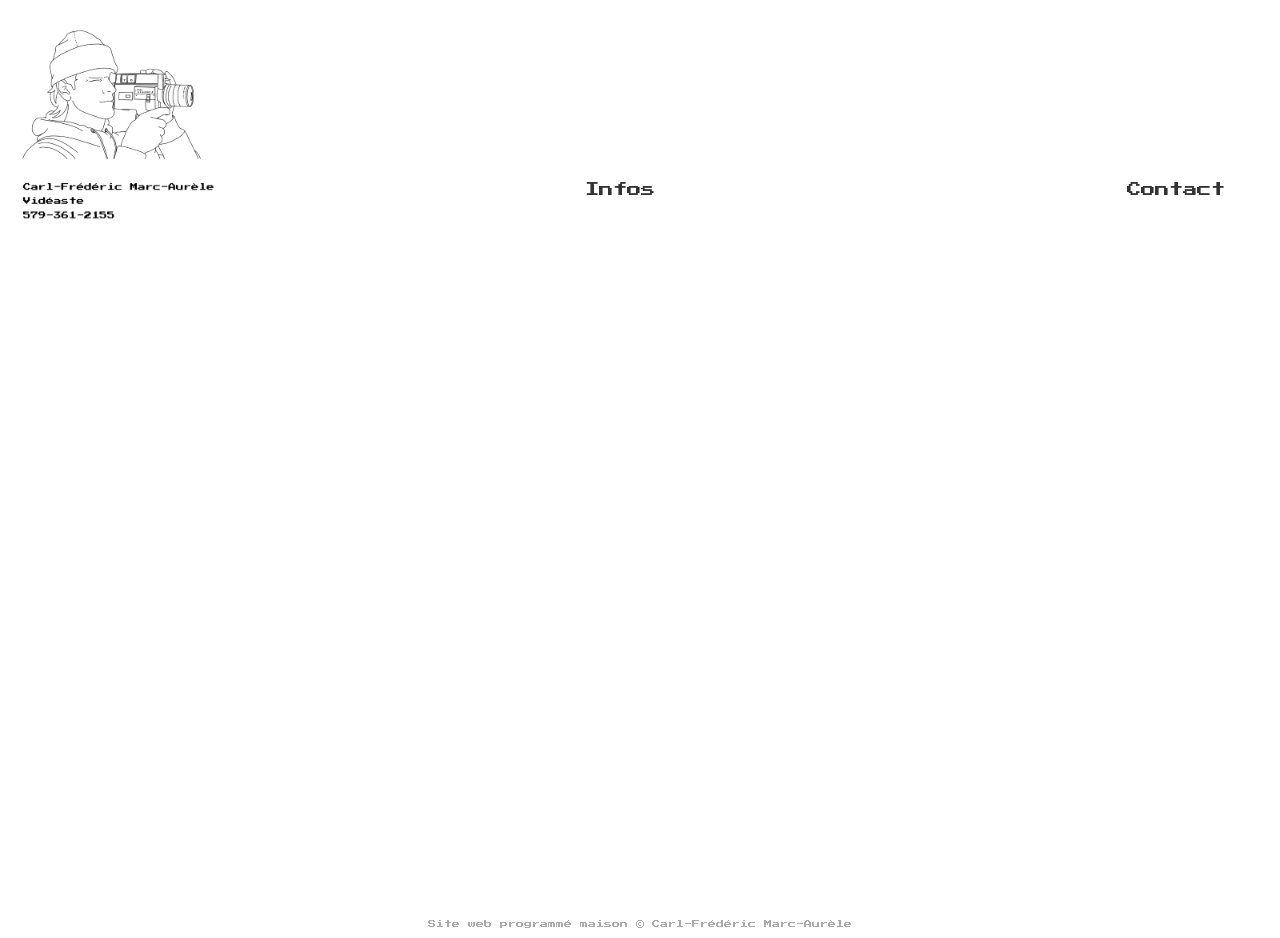
==== index.html @ da3e647b "proportion mobile" ====
<!DOCTYPE html>
<html lang="fr">
<head>
  <meta charset="UTF-8">
  <meta name="viewport" content="width=device-width, initial-scale=1.0">
  <title>Carl-Frédéric</title>

  <!-- Open Graph (Facebook, Messenger, Instagram) -->
  <meta property="og:title" content="Carl-Frédéric – Réalisateur & Vidéaste" />
  <meta property="og:description" content="Stratégie de contenu, projets et vidéos créatifs." />
  <meta property="og:image" content="https://carlfrederic.com/svg/stills.jpg" />
  <meta property="og:url" content="https://carlfrederic.com" />
  <meta property="og:type" content="website" />

  <!-- Twitter Card -->
  <meta name="twitter:card" content="summary_large_image" />
  <meta name="twitter:title" content="Carl-Frédéric – Vidéaste" />
  <meta name="twitter:description" content="Stratégie de contenu, projets et vidéos créatifs." />
  <meta name="twitter:image" content="https://carlfrederic.com/svg/stills.jpg" />

  <link href="https://fonts.googleapis.com/css2?family=Press+Start+2P&display=swap" rel="stylesheet">
  <style>
    body {
      margin: 0;
      padding: 0;
      background-color: #fff;
      font-family: 'Press Start 2P', cursive, sans-serif;
      opacity: 0;
      transition: opacity 0.8s ease;
    }
    body.fade-in { opacity: 1; }
    body.fade-out { opacity: 0; }

    .navbar {
      position: fixed;
      top: 0;
      left: 0;
      width: 100%;
      display: grid;
      grid-template-columns: 200px 1fr 200px;
      align-items: center;
      padding: 20px;
      background: rgba(255,255,255,0.8);
      z-index: 1000;
    }
    .logo { width: 200px; height: auto; cursor: pointer; }
    .menu-center { text-align: center; transform: translateX(-40px) translateY(70px); }
    .menu-right { text-align: right; transform: translateX(-60px) translateY(70px); }
    .navbar a { 
      font-size: 0.9rem; 
      text-decoration: none; 
      color: #333; 
      transition: all 0.2s ease; 
      display: inline-block;
      padding: 10px 15px;
    }
    .navbar a:hover { font-weight: bold; }

    .content { padding-top: 250px; }
    .video-fullwidth { display: block; width: 100%; height: auto; opacity: 0; animation: fadeInVideo 2s ease forwards; animation-delay: 0.5s; }
    @keyframes fadeInVideo { to { opacity: 1; } }

    footer { text-align: center; font-size: 0.5rem; color: #aaa; padding: 10px; margin-top: 20px; }

    /* --- Ajustements MOBILE --- */
    @media(max-width:600px){
      .logo { width: 120px; }
      .navbar a { 
        font-size: 0.85rem; 
        padding: 12px 18px;
      }
      .menu-center { transform: translateX(-60px) translateY(40px); }
      .menu-right { transform: translateX(-125px) translateY(40px); }
      .content { padding-top: 180px; }
      footer { font-size: 0.25rem; }
    }
  </style>
</head>
<body>

  <div class="navbar">
    <img src="svg/logo.png" alt="Logo Carl-Frédéric" class="logo" id="logo-link">
    <div class="menu-center">
      <a href="quiestce.html" class="transition-link">Infos</a>
    </div>
    <div class="menu-right">
      <a href="contact.html" class="transition-link">Contact</a>
    </div>
  </div>

  <div class="content">
    <video class="video-fullwidth" autoplay loop muted playsinline>
      <source src="videos/horizontal_bike.mp4" type="video/mp4">
      Ton navigateur ne supporte pas la vidéo HTML5.
    </video>
  </div>

  <footer>
    Site web programmé maison © Carl-Frédéric Marc-Aurèle
  </footer>

  <script>
    window.addEventListener("DOMContentLoaded", () => { document.body.classList.add("fade-in"); });
    document.querySelectorAll(".transition-link").forEach(link => {
      link.addEventListener("click", function(e) {
        e.preventDefault();
        const href = this.getAttribute("href");
        document.body.classList.remove("fade-in");
        document.body.classList.add("fade-out");
        setTimeout(() => { window.location.href = href; }, 800);
      });
    });
    document.getElementById("logo-link").addEventListener("click", function() {
      document.body.classList.remove("fade-in");
      document.body.classList.add("fade-out");
      setTimeout(() => { window.location.href = "index.html"; }, 800);
    });
  </script>

</body>
</html>
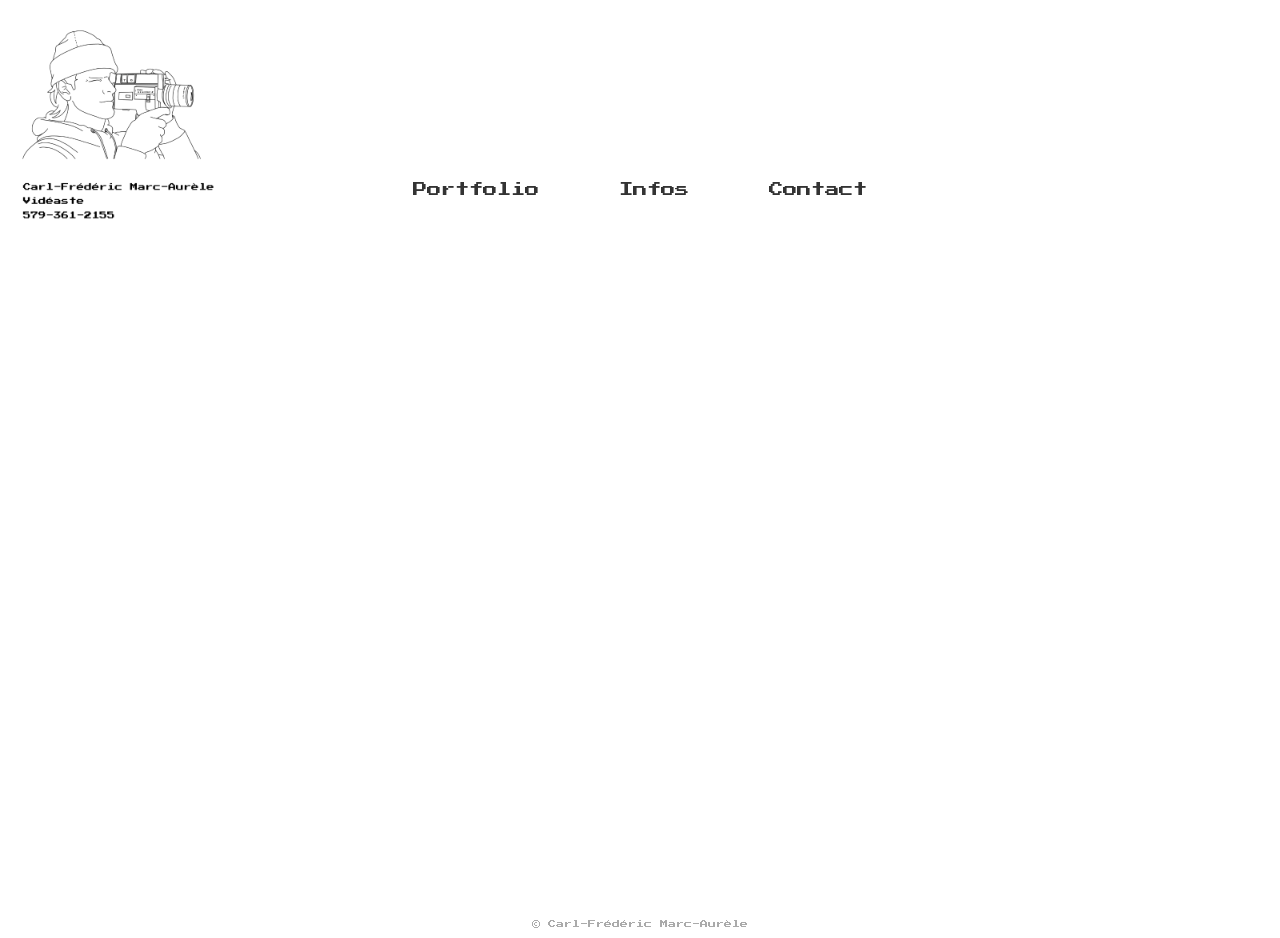
==== commit 7d18b510: "Refonte : page Portfolio, diaporama Infos, vignettes, menu centré Co-Authored-By: Claude Opus 5.5 <n" ====
--- a/index.html
+++ b/index.html
@@ -6,9 +6,9 @@
   <title>Carl-Frédéric</title>
 
   <!-- Open Graph (Facebook, Messenger, Instagram) -->
-  <meta property="og:title" content="Carl-Frédéric – Réalisateur & Vidéaste" />
+  <meta property="og:title" content="Carl-Frédéric – Vidéaste" />
   <meta property="og:description" content="Stratégie de contenu, projets et vidéos créatifs." />
-  <meta property="og:image" content="https://carlfrederic.com/svg/stills.jpg" />
+  <meta property="og:image" content="https://carlfrederic.com/svg/qui/photo1.jpg" />
   <meta property="og:url" content="https://carlfrederic.com" />
   <meta property="og:type" content="website" />
 
@@ -16,77 +16,26 @@
   <meta name="twitter:card" content="summary_large_image" />
   <meta name="twitter:title" content="Carl-Frédéric – Vidéaste" />
   <meta name="twitter:description" content="Stratégie de contenu, projets et vidéos créatifs." />
-  <meta name="twitter:image" content="https://carlfrederic.com/svg/stills.jpg" />
+  <meta name="twitter:image" content="https://carlfrederic.com/svg/qui/photo1.jpg" />
 
   <link href="https://fonts.googleapis.com/css2?family=Press+Start+2P&display=swap" rel="stylesheet">
+  <link rel="stylesheet" href="style.css?v=3">
   <style>
-    body {
-      margin: 0;
-      padding: 0;
-      background-color: #fff;
-      font-family: 'Press Start 2P', cursive, sans-serif;
-      opacity: 0;
-      transition: opacity 0.8s ease;
-    }
-    body.fade-in { opacity: 1; }
-    body.fade-out { opacity: 0; }
-
-    .navbar {
-      position: fixed;
-      top: 0;
-      left: 0;
-      width: 100%;
-      display: grid;
-      grid-template-columns: 200px 1fr 200px;
-      align-items: center;
-      padding: 20px;
-      background: rgba(255,255,255,0.8);
-      z-index: 1000;
-    }
-    .logo { width: 200px; height: auto; cursor: pointer; }
-    .menu-center { text-align: center; transform: translateX(-40px) translateY(70px); }
-    .menu-right { text-align: right; transform: translateX(-60px) translateY(70px); }
-    .navbar a { 
-      font-size: 0.9rem; 
-      text-decoration: none; 
-      color: #333; 
-      transition: all 0.2s ease; 
-      display: inline-block;
-      padding: 10px 15px;
-    }
-    .navbar a:hover { font-weight: bold; }
-
-    .content { padding-top: 250px; }
     .video-fullwidth { display: block; width: 100%; height: auto; opacity: 0; animation: fadeInVideo 2s ease forwards; animation-delay: 0.5s; }
     @keyframes fadeInVideo { to { opacity: 1; } }
-
-    footer { text-align: center; font-size: 0.5rem; color: #aaa; padding: 10px; margin-top: 20px; }
-
-    /* --- Ajustements MOBILE --- */
-    @media(max-width:600px){
-      .logo { width: 120px; }
-      .navbar a { 
-        font-size: 0.85rem; 
-        padding: 12px 18px;
-      }
-      .menu-center { transform: translateX(-60px) translateY(40px); }
-      .menu-right { transform: translateX(-125px) translateY(40px); }
-      .content { padding-top: 180px; }
-      footer { font-size: 0.25rem; }
-    }
   </style>
 </head>
 <body>
 
-  <div class="navbar">
-    <img src="svg/logo.png" alt="Logo Carl-Frédéric" class="logo" id="logo-link">
-    <div class="menu-center">
-      <a href="quiestce.html" class="transition-link">Infos</a>
-    </div>
-    <div class="menu-right">
-      <a href="contact.html" class="transition-link">Contact</a>
-    </div>
+<div class="navbar">
+  <img src="svg/logo.png" alt="Logo Carl-Frédéric" class="logo" id="logo-link">
+  <div class="menu-center">
+    <a href="work.html" class="transition-link">Portfolio</a>
+    <a href="quiestce.html" class="transition-link">Infos</a>
+    <a href="contact.html" class="transition-link">Contact</a>
   </div>
+  <div class="menu-right"></div>
+</div>
 
   <div class="content">
     <video class="video-fullwidth" autoplay loop muted playsinline>
@@ -96,26 +45,9 @@
   </div>
 
   <footer>
-    Site web programmé maison © Carl-Frédéric Marc-Aurèle
+    © Carl-Frédéric Marc-Aurèle
   </footer>
 
-  <script>
-    window.addEventListener("DOMContentLoaded", () => { document.body.classList.add("fade-in"); });
-    document.querySelectorAll(".transition-link").forEach(link => {
-      link.addEventListener("click", function(e) {
-        e.preventDefault();
-        const href = this.getAttribute("href");
-        document.body.classList.remove("fade-in");
-        document.body.classList.add("fade-out");
-        setTimeout(() => { window.location.href = href; }, 800);
-      });
-    });
-    document.getElementById("logo-link").addEventListener("click", function() {
-      document.body.classList.remove("fade-in");
-      document.body.classList.add("fade-out");
-      setTimeout(() => { window.location.href = "index.html"; }, 800);
-    });
-  </script>
-
+  <script src="site.js"></script>
 </body>
 </html>
--- a/style.css
+++ b/style.css
@@ -0,0 +1,65 @@
+/* ===== Styles communs à toutes les pages ===== */
+:root {
+  --font: 'Press Start 2P', cursive, sans-serif;
+  --ink: #333;
+  --muted: #999;
+}
+
+body {
+  margin: 0;
+  padding: 0;
+  background-color: #fff;
+  color: var(--ink);
+  font-family: var(--font);
+  opacity: 0;
+  transition: opacity 0.8s ease;
+}
+body.fade-in { opacity: 1; }
+body.fade-out { opacity: 0; }
+
+/* --- Barre du haut (disposition d'origine + Work) --- */
+.navbar {
+  position: fixed;
+  top: 0;
+  left: 0;
+  width: 100%;
+  display: grid;
+  grid-template-columns: 200px 1fr 200px;
+  align-items: center;
+  box-sizing: border-box;
+  padding: 20px;
+  background: rgba(255,255,255,0.8);
+  z-index: 1000;
+}
+.logo { width: 200px; height: auto; cursor: pointer; }
+/* Work, Infos, Contact : centrés sur la page, espacés également */
+.menu-center { display: flex; justify-content: center; gap: 50px; transform: translateY(70px); white-space: nowrap; }
+.menu-right { }
+.navbar a {
+  font-size: 0.9rem;
+  text-decoration: none;
+  color: #333;
+  transition: all 0.2s ease;
+  display: inline-block;
+  padding: 10px 15px;
+}
+.navbar a:hover { font-weight: bold; }
+
+.content { padding-top: 250px; }
+
+footer { text-align: center; font-size: 0.5rem; color: #aaa; padding: 10px; margin-top: 20px; }
+
+/* --- Ajustements MOBILE --- */
+@media (max-width: 600px) {
+  /* Sur téléphone : logo en haut, puis les 3 liens sur une ligne, espacés également */
+  .navbar { grid-template-columns: 1fr; padding: 12px 14px 4px; }
+  .logo { width: 92px; }
+  .navbar a {
+    font-size: 0.62rem;
+    padding: 12px 4px;
+  }
+  .menu-center { justify-content: space-evenly; gap: 0; transform: none; }
+  .menu-right { display: none; }
+  .content { padding-top: 175px; }
+  footer { font-size: 0.25rem; }
+}
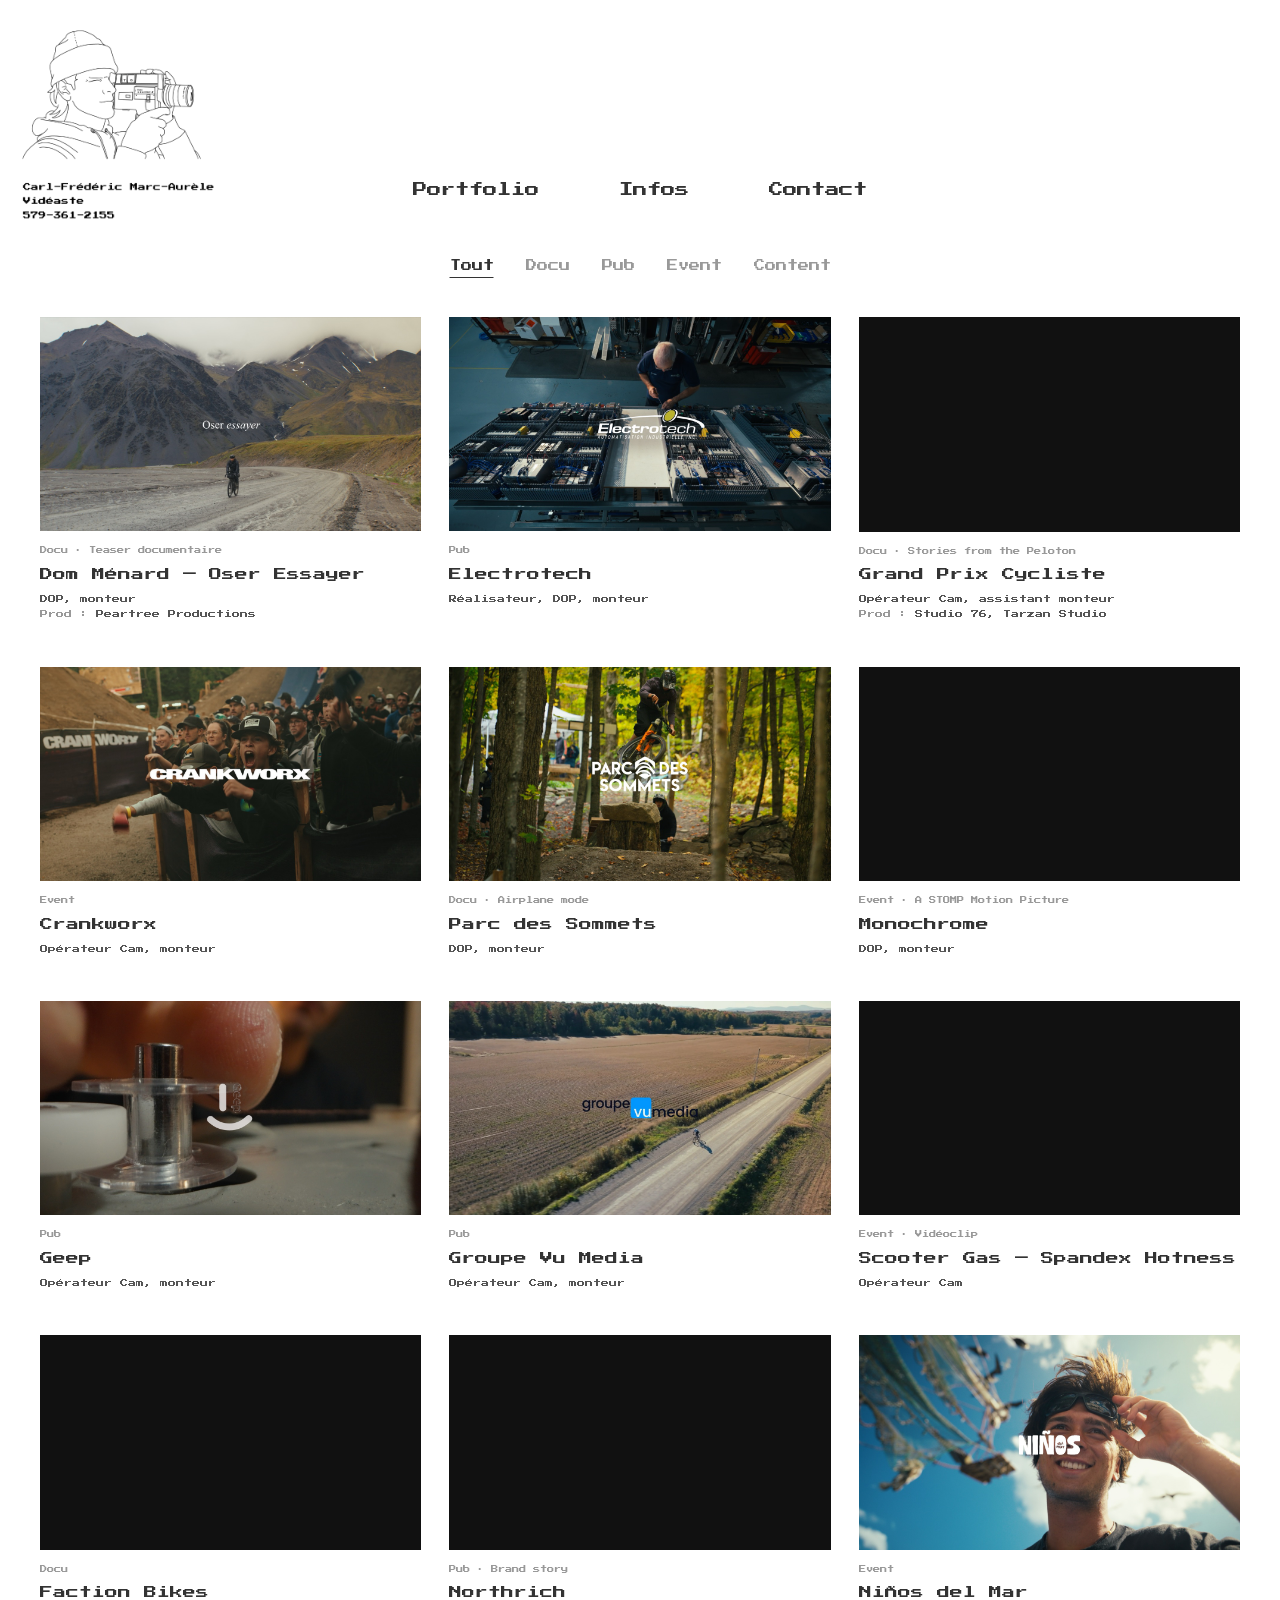
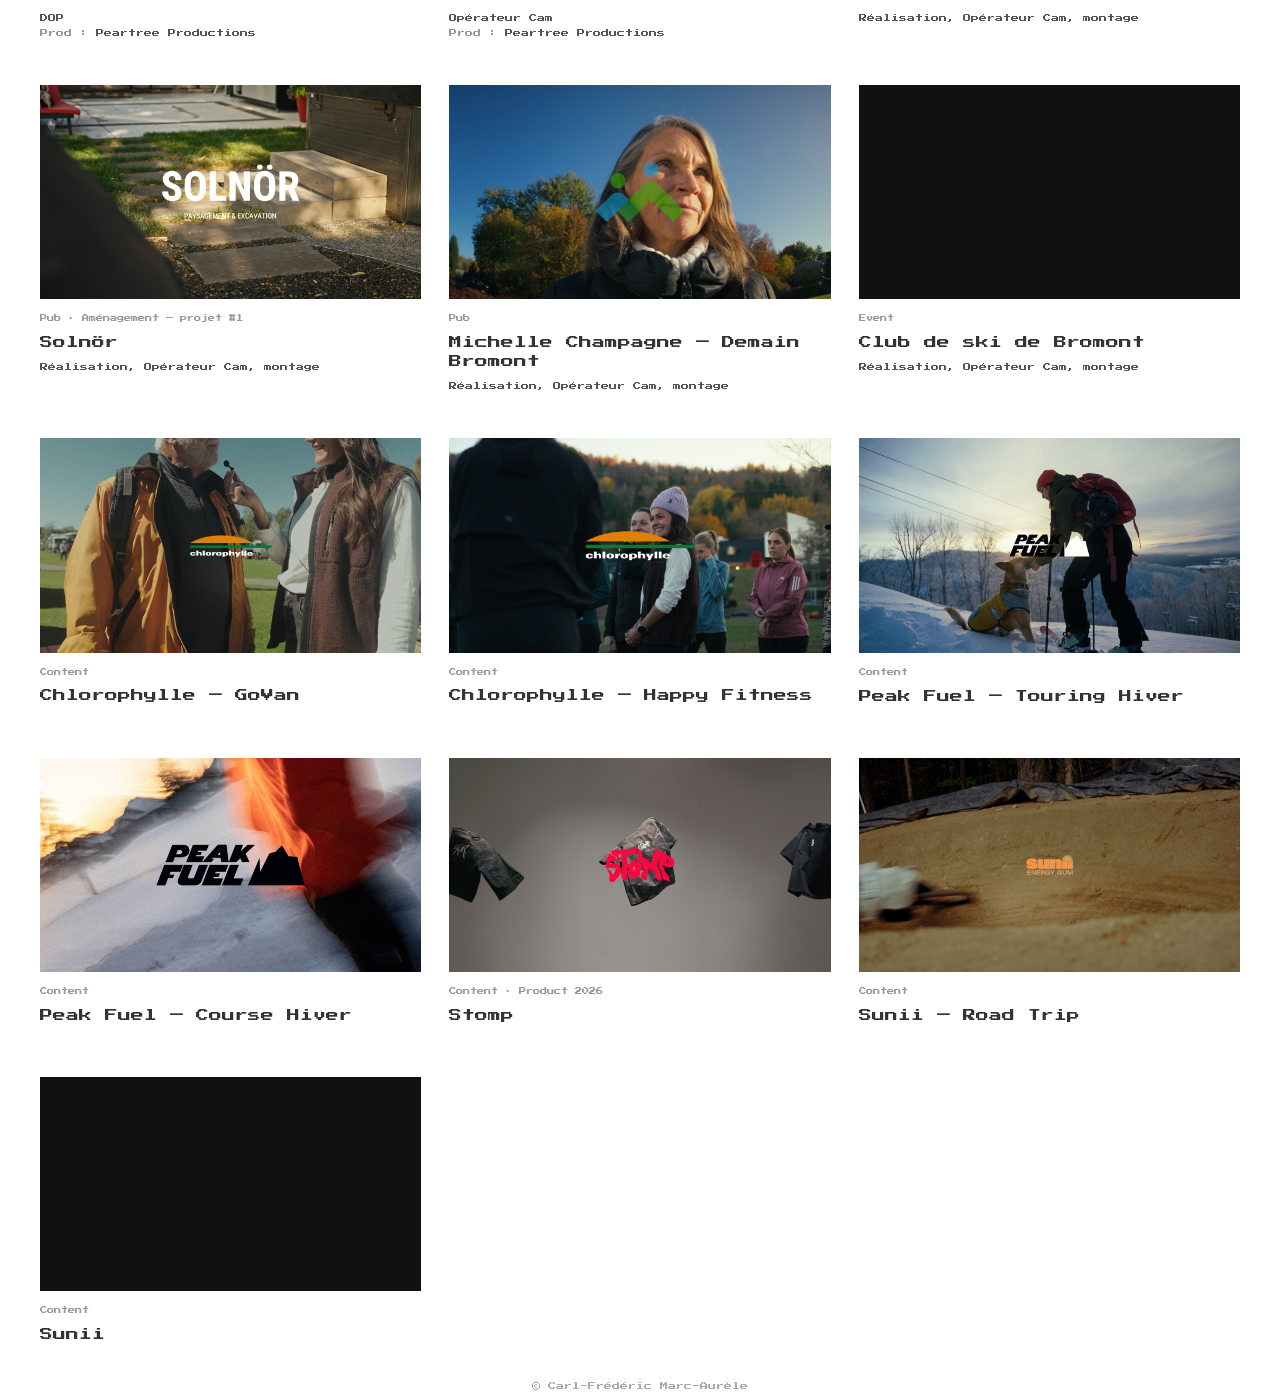
==== commit ecd758f0: "Accueil : redirection directe vers le Portfolio, logo vers Portfolio Co-Authored-By: Claude Opus 5.5" ====
--- a/index.html
+++ b/index.html
@@ -3,6 +3,9 @@
 <head>
   <meta charset="UTF-8">
   <meta name="viewport" content="width=device-width, initial-scale=1.0">
+  <!-- L'accueil mène directement au Portfolio (ordi et téléphone) -->
+  <meta http-equiv="refresh" content="0; url=work.html">
+  <script>location.replace("work.html");</script>
   <title>Carl-Frédéric</title>
 
   <!-- Open Graph (Facebook, Messenger, Instagram) -->
@@ -48,6 +51,6 @@
     © Carl-Frédéric Marc-Aurèle
   </footer>
 
-  <script src="site.js"></script>
+  <script src="site.js?v=2"></script>
 </body>
 </html>
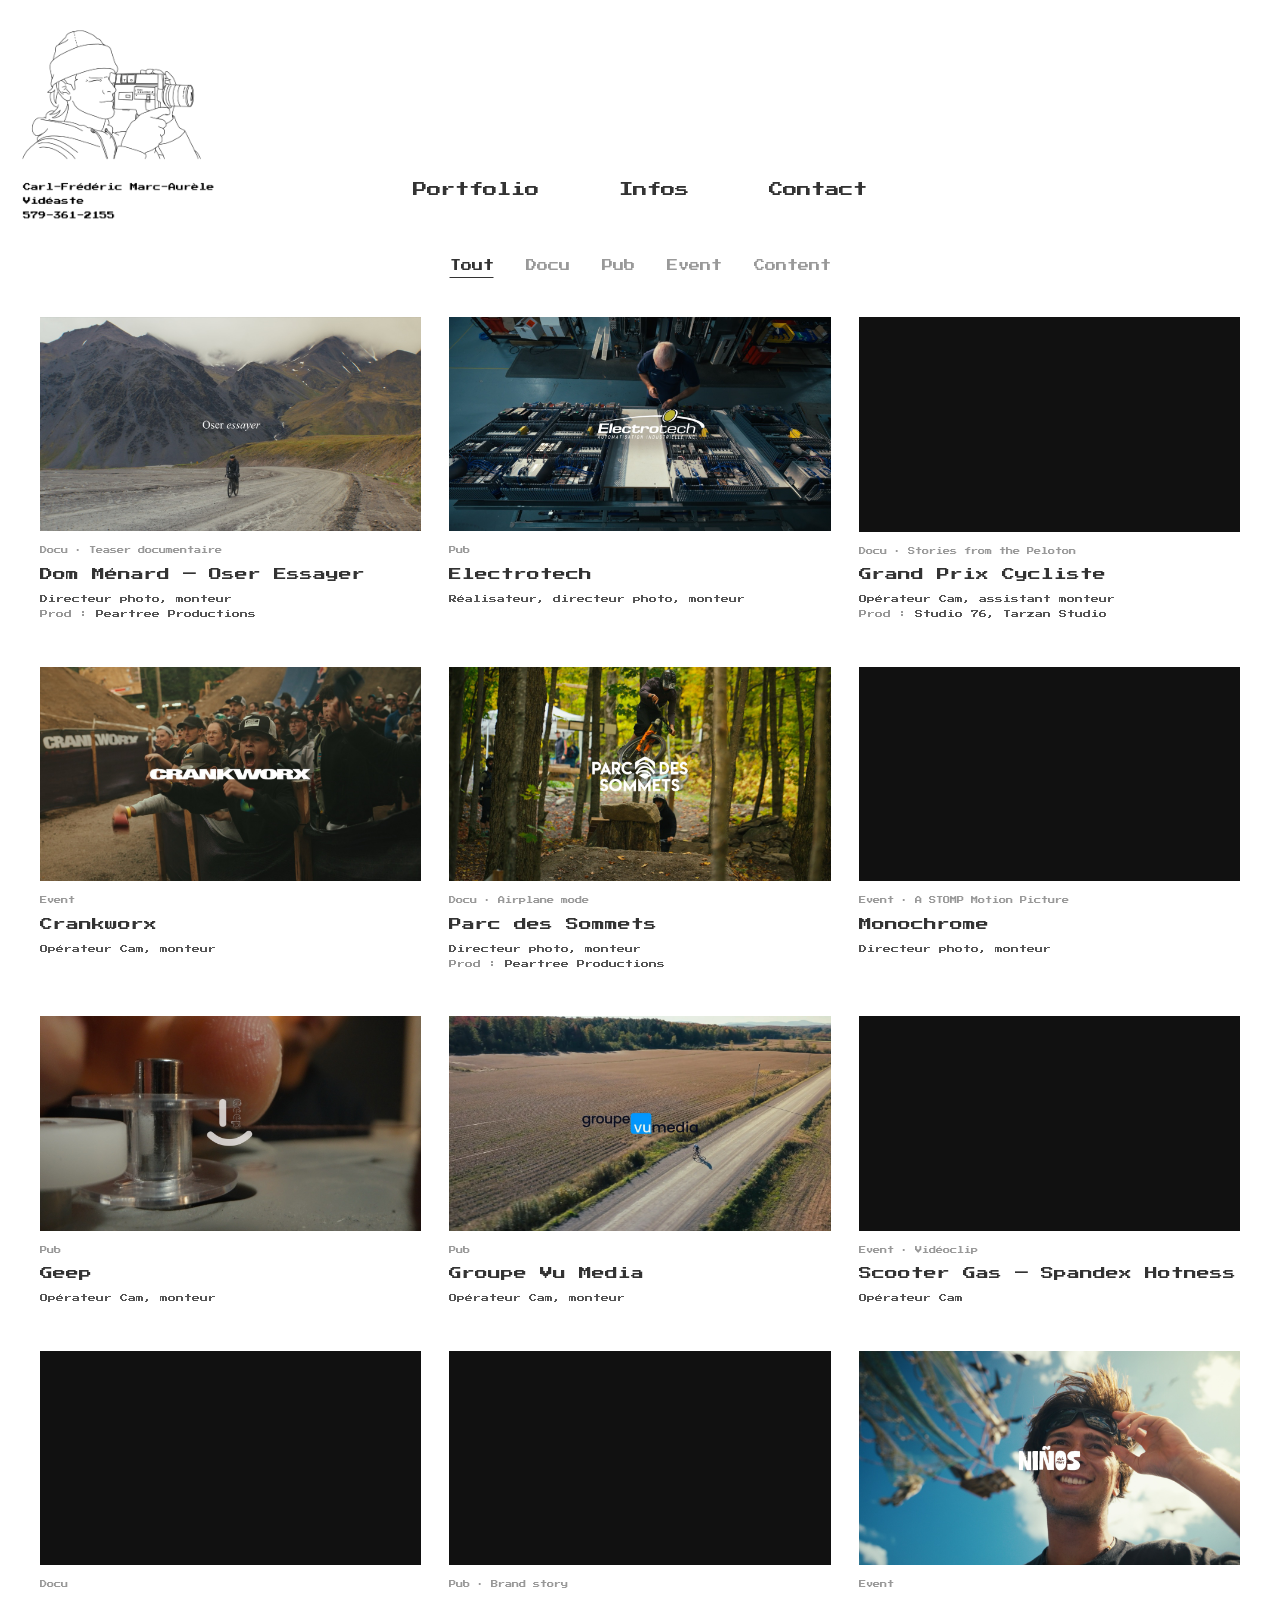
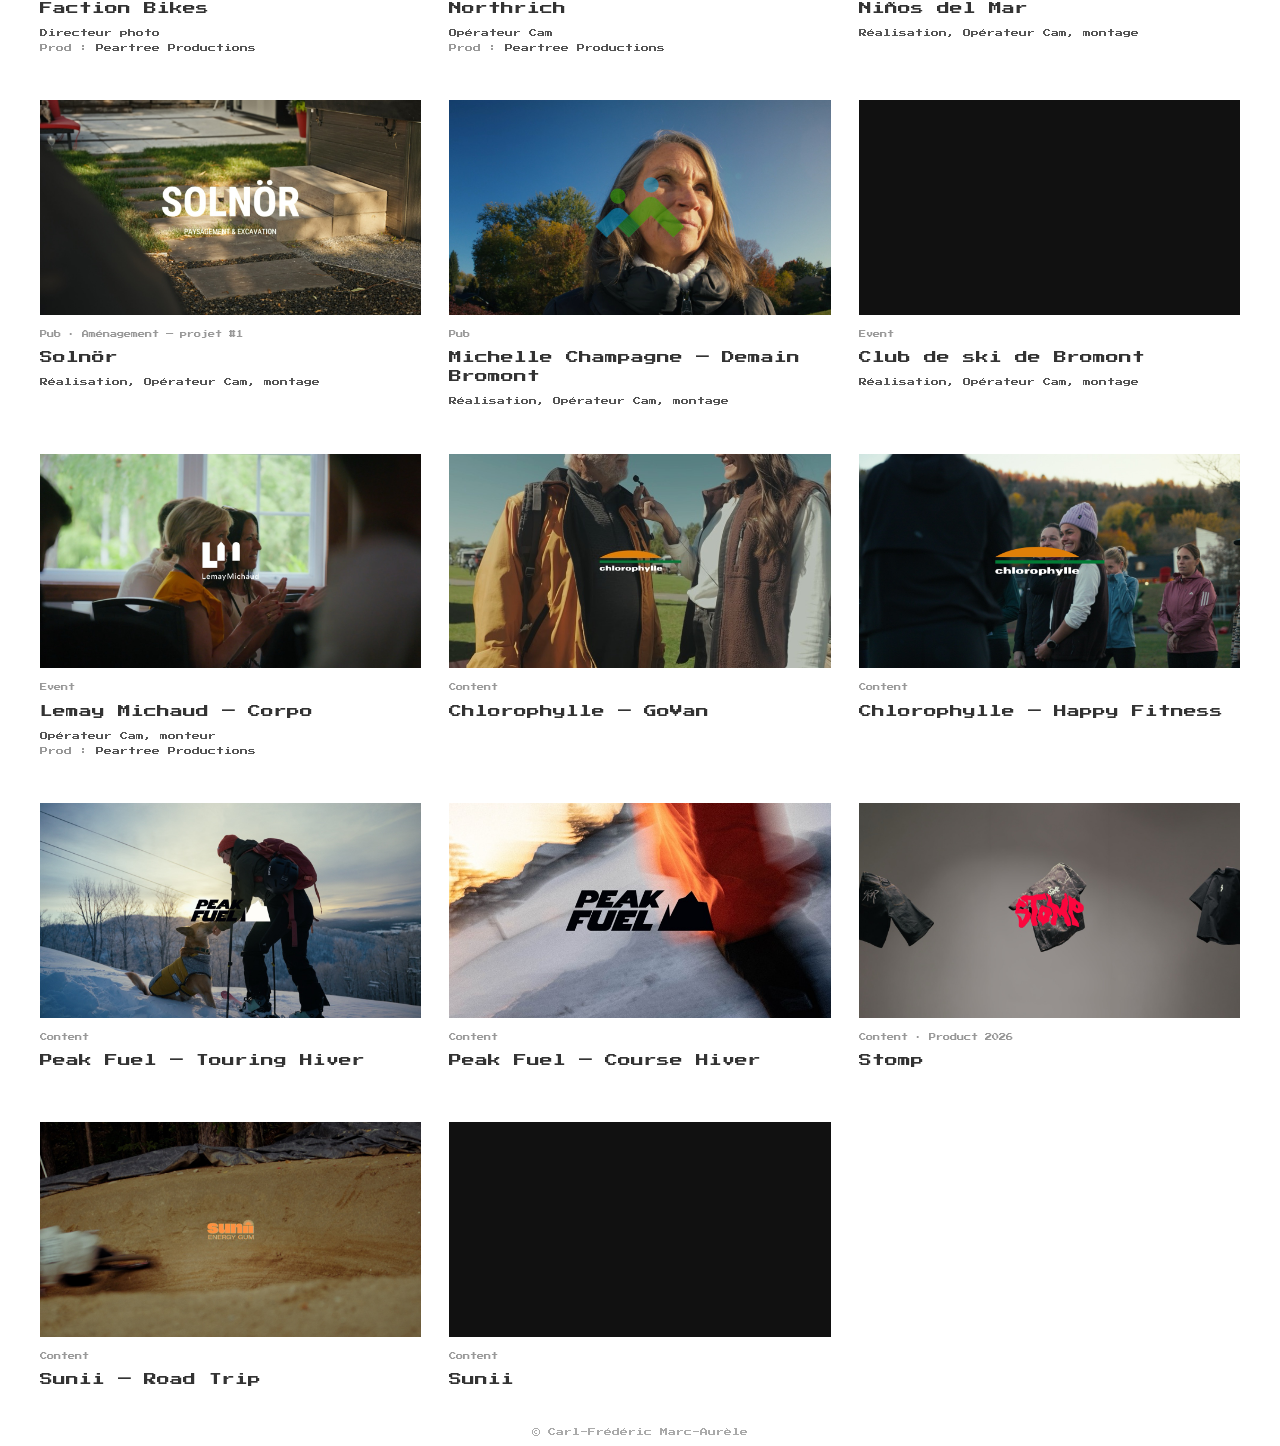
==== commit ba4b47fd: "Barre floutée au scroll, SEO (h1/h2, meta, sitemap), URL propres /infos/ /contact/ avec redirections" ====
--- a/index.html
+++ b/index.html
@@ -1,56 +1,257 @@
 <!DOCTYPE html>
-<html lang="fr">
+<html lang="fr-CA">
 <head>
   <meta charset="UTF-8">
   <meta name="viewport" content="width=device-width, initial-scale=1.0">
-  <!-- L'accueil mène directement au Portfolio (ordi et téléphone) -->
-  <meta http-equiv="refresh" content="0; url=work.html">
-  <script>location.replace("work.html");</script>
-  <title>Carl-Frédéric</title>
-
-  <!-- Open Graph (Facebook, Messenger, Instagram) -->
-  <meta property="og:title" content="Carl-Frédéric – Vidéaste" />
-  <meta property="og:description" content="Stratégie de contenu, projets et vidéos créatifs." />
-  <meta property="og:image" content="https://carlfrederic.com/svg/qui/photo1.jpg" />
-  <meta property="og:url" content="https://carlfrederic.com" />
-  <meta property="og:type" content="website" />
-
-  <!-- Twitter Card -->
-  <meta name="twitter:card" content="summary_large_image" />
-  <meta name="twitter:title" content="Carl-Frédéric – Vidéaste" />
-  <meta name="twitter:description" content="Stratégie de contenu, projets et vidéos créatifs." />
-  <meta name="twitter:image" content="https://carlfrederic.com/svg/qui/photo1.jpg" />
-
+  <title>Carl-Frédéric Marc-Aurèle — Vidéaste | Portfolio</title>
+  <meta name="description" content="Portfolio de Carl-Frédéric Marc-Aurèle, vidéaste : documentaires, publicités, événements et contenu. Réalisation, direction photo, opérateur caméra et montage.">
+  <link rel="canonical" href="https://carlfrederic.com/">
+  <link rel="icon" type="image/png" href="/logo_no_text.png">
+  <meta name="author" content="Carl-Frédéric Marc-Aurèle">
+  <meta property="og:type" content="website">
+  <meta property="og:locale" content="fr_CA">
+  <meta property="og:site_name" content="Carl-Frédéric Marc-Aurèle">
+  <meta property="og:title" content="Carl-Frédéric Marc-Aurèle — Vidéaste | Portfolio">
+  <meta property="og:description" content="Portfolio de Carl-Frédéric Marc-Aurèle, vidéaste : documentaires, publicités, événements et contenu. Réalisation, direction photo, opérateur caméra et montage.">
+  <meta property="og:url" content="https://carlfrederic.com/">
+  <meta property="og:image" content="https://carlfrederic.com/svg/qui/photo1.jpg">
+  <meta name="twitter:card" content="summary_large_image">
+  <meta name="twitter:title" content="Carl-Frédéric Marc-Aurèle — Vidéaste | Portfolio">
+  <meta name="twitter:description" content="Portfolio de Carl-Frédéric Marc-Aurèle, vidéaste : documentaires, publicités, événements et contenu. Réalisation, direction photo, opérateur caméra et montage.">
+  <meta name="twitter:image" content="https://carlfrederic.com/svg/qui/photo1.jpg">
+  <script type="application/ld+json">
+  {
+    "@context": "https://schema.org",
+    "@type": "Person",
+    "name": "Carl-Frédéric Marc-Aurèle",
+    "jobTitle": "Vidéaste — réalisateur, directeur photo, monteur",
+    "url": "https://carlfrederic.com/",
+    "image": "https://carlfrederic.com/svg/qui/photo1.jpg",
+    "telephone": "+1-579-361-2155",
+    "worksFor": { "@type": "Organization", "name": "Peartree Productions" }
+  }
+  </script>
   <link href="https://fonts.googleapis.com/css2?family=Press+Start+2P&display=swap" rel="stylesheet">
-  <link rel="stylesheet" href="style.css?v=3">
+  <link rel="stylesheet" href="/style.css?v=6">
   <style>
-    .video-fullwidth { display: block; width: 100%; height: auto; opacity: 0; animation: fadeInVideo 2s ease forwards; animation-delay: 0.5s; }
-    @keyframes fadeInVideo { to { opacity: 1; } }
+    .content { padding-left: 40px; padding-right: 40px; max-width: 1400px; margin: 0 auto; }
+
+    /* --- Filtres --- */
+    .filters { display: flex; justify-content: center; flex-wrap: wrap; gap: 4px 8px; margin-bottom: 36px; }
+    .filters button {
+      font-family: inherit; font-size: 0.7rem;
+      background: none; border: none; color: var(--muted);
+      padding: 10px 12px; cursor: pointer; transition: color 0.25s ease;
+    }
+    .filters button:hover { color: var(--ink); }
+    .filters button.active { color: var(--ink); text-decoration: underline; text-underline-offset: 6px; }
+
+    /* --- Grille de projets --- */
+    .grid { display: grid; grid-template-columns: repeat(3, 1fr); gap: 44px 28px; }
+    .card { cursor: pointer; transition: opacity 0.45s ease, transform 0.45s ease; }
+    .card.hidden { display: none; }
+    .card.appear { opacity: 0; transform: translateY(12px); }
+    .thumb { position: relative; aspect-ratio: 16 / 9; overflow: hidden; background: #111; }
+    .thumb img { width: 100%; height: 100%; object-fit: cover; display: block; transition: transform 0.7s ease, filter 0.7s ease; }
+    .card:hover .thumb img { transform: scale(1.04); filter: brightness(0.7); }
+    .play {
+      position: absolute; inset: 0; display: flex; align-items: center; justify-content: center;
+      color: #fff; font-size: 0.7rem; opacity: 0; transition: opacity 0.4s ease;
+    }
+    .card:hover .play { opacity: 1; }
+    .meta { padding-top: 14px; }
+    .cat { font-size: 0.45rem; color: var(--muted); line-height: 1.6; }
+    .title { font-weight: normal; font-size: 0.8rem; line-height: 1.5; margin: 8px 0 8px; }
+    .credits { font-size: 0.5rem; line-height: 1.9; color: #555; }
+    .credits em { font-style: normal; color: var(--muted); }
+
+    /* --- Lecteur plein écran --- */
+    .lightbox {
+      position: fixed; inset: 0; background: rgba(0,0,0,0.94); z-index: 2000;
+      display: flex; align-items: center; justify-content: center;
+      opacity: 0; pointer-events: none; transition: opacity 0.4s ease;
+    }
+    .lightbox.open { opacity: 1; pointer-events: auto; }
+    .player { width: min(92vw, calc(82vh * 16 / 9)); aspect-ratio: 16 / 9; }
+    .player.vertical { width: min(92vw, calc(86vh * 9 / 16)); aspect-ratio: 9 / 16; }
+    .player iframe { width: 100%; height: 100%; border: 0; display: block; }
+    .close {
+      position: absolute; top: 14px; right: 18px; background: none; border: none; color: #fff;
+      font-family: inherit; font-size: 0.7rem; padding: 12px; cursor: pointer;
+    }
+
+    @media (max-width: 1000px) { .grid { grid-template-columns: repeat(2, 1fr); } }
+    @media (max-width: 600px) {
+      .content { padding-left: 16px; padding-right: 16px; }
+      .filters { margin-bottom: 24px; gap: 0; }
+      .filters button { font-size: 0.5rem; padding: 10px 6px; }
+      .grid { grid-template-columns: 1fr; gap: 34px; }
+      .title { font-size: 0.75rem; }
+      .play { display: none; }
+    }
   </style>
 </head>
 <body>
 
-<div class="navbar">
-  <img src="svg/logo.png" alt="Logo Carl-Frédéric" class="logo" id="logo-link">
+<nav class="navbar" aria-label="Navigation principale">
+  <a href="/" class="transition-link logo-link" aria-label="Accueil — Portfolio"><img src="/svg/logo.png" alt="Carl-Frédéric Marc-Aurèle, vidéaste — 579-361-2155" class="logo" width="200" height="200"></a>
   <div class="menu-center">
-    <a href="work.html" class="transition-link">Portfolio</a>
-    <a href="quiestce.html" class="transition-link">Infos</a>
-    <a href="contact.html" class="transition-link">Contact</a>
+    <a href="/" class="transition-link">Portfolio</a>
+    <a href="/infos/" class="transition-link">Infos</a>
+    <a href="/contact/" class="transition-link">Contact</a>
   </div>
   <div class="menu-right"></div>
+</nav>
+
+<main class="content">
+  <h1 class="sr-only">Carl-Frédéric Marc-Aurèle — vidéaste : portfolio de projets vidéo</h1>
+  <div class="filters" id="filters">
+    <button data-filter="all" class="active">Tout</button>
+    <button data-filter="docu">Docu</button>
+    <button data-filter="pub">Pub</button>
+    <button data-filter="event">Event</button>
+    <button data-filter="content">Content</button>
+  </div>
+  <div class="grid" id="grid"></div>
+</main>
+
+<div class="lightbox" id="lightbox">
+  <button class="close" id="close">Fermer ✕</button>
+  <div class="player" id="player"></div>
 </div>
 
-  <div class="content">
-    <video class="video-fullwidth" autoplay loop muted playsinline>
-      <source src="videos/horizontal_bike.mp4" type="video/mp4">
-      Ton navigateur ne supporte pas la vidéo HTML5.
-    </video>
-  </div>
-
-  <footer>
-    © Carl-Frédéric Marc-Aurèle
-  </footer>
-
-  <script src="site.js?v=2"></script>
+<footer>
+  © Carl-Frédéric Marc-Aurèle
+</footer>
+
+<script src="/site.js?v=4"></script>
+<script>
+  /* ============================================================
+     LISTE DES PROJETS — l'ordre de cette liste = l'ordre affiché
+     cat : docu | pub | event | content
+     vimeo : "ID" ou "ID/hash" (lien non répertorié) — youtube : "ID"
+     vertical : true pour les vidéos 9:16
+     image : (optionnel) ta propre vignette, ex. "svg/thumbs/electrotech.jpg"
+             → dépose l'image dans svg/thumbs/ ; si elle manque, la vignette Vimeo/YouTube est utilisée
+     ============================================================ */
+  const V = id => `https://i.vimeocdn.com/video/${id}-d_640`;
+  const PROJECTS = [
+    { cat: "docu",  title: "Dom Ménard — Oser Essayer", sub: "Teaser documentaire", role: "Directeur photo, monteur", prod: "Peartree Productions", image: "svg/thumbs/web/oser-essayer.jpg",
+      vimeo: "1245266991/7cc6a89c91", thumb: V("2224328223-92b9aaa76c55d8cd3d77a668c17844436ad641fcd8209d50c02c41e5e9b6e366") },
+    { cat: "pub",   title: "Electrotech", role: "Réalisateur, directeur photo, monteur", prod: "", image: "svg/thumbs/web/electrotech.jpg",
+      vimeo: "1238063250/91157c55c2", thumb: V("2215063690-b73c822acd2b8ce183b266fe5738f5b3e18b7938c2034d17c4514a726cdd0f99") },
+    { cat: "docu",  title: "Grand Prix Cycliste", sub: "Stories from the Peloton", role: "Opérateur Cam, assistant monteur", prod: "Studio 76, Tarzan Studio",
+      youtube: "BLpT4fPYhl0" },
+    { cat: "event", title: "Crankworx", role: "Opérateur Cam, monteur", prod: "", image: "svg/thumbs/web/crankworx.jpg",
+      vimeo: "1246306145/dd9aaeaa9f", thumb: V("2225665619-ebda1ab50785cc197e1833225913bb56d41388fdec01b16979f9eaabef5f8fba") },
+    { cat: "docu",  title: "Parc des Sommets", sub: "Airplane mode", role: "Directeur photo, monteur", prod: "Peartree Productions", image: "svg/thumbs/web/parc-des-sommets.jpg",
+      vimeo: "1236641388/736fb49c08", thumb: V("2213199090-cecdc106e8f144133a177ecd50e866cc6838f253d080a12aad61184ef1802530") },
+    { cat: "event", title: "Monochrome", sub: "A STOMP Motion Picture", role: "Directeur photo, monteur", prod: "",
+      youtube: "JHyjKFTA2MA" },
+    { cat: "pub",   title: "Geep", role: "Opérateur Cam, monteur", prod: "", image: "svg/thumbs/web/geep.jpg",
+      vimeo: "1178250828", thumb: V("2139797044-06ac195aa5b146798aa345d698a060b9dccc4dfcc5949f9d88198cd3d9ecb172") },
+    { cat: "pub",   title: "Groupe Vu Media", role: "Opérateur Cam, monteur", prod: "", image: "svg/thumbs/web/groupe-vu-media.jpg",
+      vimeo: "1247423675/72a07f8463", thumb: V("2227192376-399f07854e1fa8914d81c65034f69fd475ce9a86304dc2fa4f72e964852eba1b") },
+    { cat: "event", title: "Scooter Gas — Spandex Hotness", sub: "Vidéoclip", role: "Opérateur Cam", prod: "",
+      youtube: "rT3uqE7U0pg" },
+    { cat: "docu",  title: "Faction Bikes", role: "Directeur photo", prod: "Peartree Productions",
+      youtube: "tJUQmqZmOuA" },
+    { cat: "pub",   title: "Northrich", sub: "Brand story", role: "Opérateur Cam", prod: "Peartree Productions",
+      vimeo: "1241436988/bf569b5f15", thumb: V("2219450814-aa3be4c82d95bd25d7efd6cdaa775b1c9ce23c3fa47f5f3dc24dd88c825efb84") },
+    { cat: "event", title: "Niños del Mar", role: "Réalisation, Opérateur Cam, montage", prod: "", image: "svg/thumbs/web/ninos-del-mar.jpg",
+      vimeo: "1246305238/1add3a7187", thumb: V("2225664418-9b7e0307b7b23a914aa912fc25721ee7141947ae4074f594ffcde4ecc4e676c0") },
+    { cat: "pub",   title: "Solnör", sub: "Aménagement — projet #1", role: "Réalisation, Opérateur Cam, montage", prod: "", image: "svg/thumbs/web/solnor.jpg",
+      vimeo: "1210237732/0fe89ded07", thumb: V("2180067109-6a427a3894b75c18a8a82eed3914de6550e2e242d6901b423928a447ddaaa546") },
+
+    // --- Sans numéro : après les projets classés ---
+    { cat: "pub",   title: "Michelle Champagne — Demain Bromont", role: "Réalisation, Opérateur Cam, montage", prod: "", image: "svg/thumbs/web/michelle-champagne.jpg",
+      vimeo: "1247375811/a5e8270357", thumb: V("2227128897-8e470c1da710a2d40da4777b9f0a472f5efb41be6d40e7d6a98317e22dfb2bba") },
+    { cat: "event", title: "Club de ski de Bromont", role: "Réalisation, Opérateur Cam, montage", prod: "",
+      vimeo: "1180336084/4f61ab1d79", thumb: V("2142425762-ebad59974447f7270c9dfced462aef7ed0a19c1db19e17dd7589124ca8f0078d") },
+    { cat: "event", title: "Lemay Michaud — Corpo", role: "Opérateur Cam, monteur", prod: "Peartree Productions", image: "svg/thumbs/web/lemay-michaud.jpg",
+      vimeo: "1201795978", thumb: V("2169218710-3fb3c46cff698cd01a66b63764f5600e164670ef51234d04df20fb18124feddb") },
+
+    // --- Content (sans numéro : après les projets classés) ---
+    { cat: "content", title: "Chlorophylle — GoVan", role: "", prod: "", vertical: true, image: "svg/thumbs/web/chlorophylle-govan.jpg",
+      vimeo: "1229689705/92ac859016", thumb: V("2204411625-4bf3ff4c2ac57fbaa0d9fe60e78e71df1bc46e7f1695966c41f8d4a869194d01") },
+    { cat: "content", title: "Chlorophylle — Happy Fitness", role: "", prod: "", vertical: true, image: "svg/thumbs/web/chlorophylle-happy-fitness.jpg",
+      vimeo: "1239487126/19119f5c2b", thumb: V("2217024878-0c2999f2681080211ccd56afa763ff197dfe54a958280b81a46104a9c8d1882c") },
+    { cat: "content", title: "Peak Fuel — Touring Hiver", role: "", prod: "", vertical: true, image: "svg/thumbs/web/peak-fuel-touring.jpg",
+      vimeo: "1199506329/d4212e9b0c", thumb: V("2166350645-9989cc260f9474ddfa6a70cf795689f7d0cb502db3cbc79ed15b39008f211543") },
+    { cat: "content", title: "Peak Fuel — Course Hiver", role: "", prod: "", vertical: true, image: "svg/thumbs/web/peak-fuel-course.jpg",
+      vimeo: "1199505831/285f41ee34", thumb: V("2166349991-fa78c14c65677bbb4370ec92f1c1c487f875dee2b29c5dc6c42b1c085924ccfd") },
+    { cat: "content", title: "Stomp", sub: "Product 2026", role: "", prod: "", vertical: true, image: "svg/thumbs/web/stomp.jpg",
+      vimeo: "1189851798", thumb: V("2154473683-3bcbb9ebae1153b25a66094cefaf030da708fbc71b5c8d902049c4ee99cdb49b") },
+    { cat: "content", title: "Sunii — Road Trip", role: "", prod: "", vertical: true, image: "svg/thumbs/web/sunii-road-trip.jpg",
+      vimeo: "1247371733/049c1c86ca", thumb: V("2227123135-10033eeb37b2543a4e13cae32cf205513e9595599e236a31f77a750f56d6e55e") },
+    { cat: "content", title: "Sunii", role: "", prod: "", vertical: true,
+      vimeo: "1247371679/cca67ca223", thumb: V("2227123277-2946e4e47468d1560c2f5dea420ff000c5af88187587e0111ec51cad8bee17bf") },
+  ];
+
+  const LABELS = { docu: "Docu", pub: "Pub", event: "Event", content: "Content" };
+  const grid = document.getElementById("grid");
+
+  function embedUrl(p) {
+    if (p.youtube) return `https://www.youtube.com/embed/${p.youtube}?autoplay=1&rel=0`;
+    const [id, h] = p.vimeo.split("/");
+    return `https://player.vimeo.com/video/${id}?autoplay=1&title=0&byline=0&portrait=0${h ? "&h=" + h : ""}`;
+  }
+
+  PROJECTS.forEach(p => {
+    const card = document.createElement("article");
+    card.className = "card";
+    card.dataset.cat = p.cat;
+    const auto = p.youtube ? `https://i.ytimg.com/vi/${p.youtube}/maxresdefault.jpg` : p.thumb;
+    const backup = p.youtube ? `https://i.ytimg.com/vi/${p.youtube}/hqdefault.jpg` : p.thumb;
+    const credits = [
+      p.role ? `<div>${p.role}</div>` : "",
+      p.prod ? `<div><em>Prod :</em> ${p.prod}</div>` : ""
+    ].join("");
+    card.innerHTML = `
+      <div class="thumb">
+        <img alt="${p.title}" loading="lazy">
+        <div class="play">▶ Voir</div>
+      </div>
+      <div class="meta">
+        <div class="cat">${LABELS[p.cat]}${p.sub ? " · " + p.sub : ""}</div>
+        <h2 class="title">${p.title}</h2>
+        <div class="credits">${credits}</div>
+      </div>`;
+    // Vignette : la tienne (image) si elle existe, sinon celle de Vimeo/YouTube
+    const img = card.querySelector(".thumb img");
+    const tries = [p.image, auto, backup].filter(Boolean);
+    img.onerror = () => { tries.shift(); if (tries.length) img.src = tries[0]; else img.remove(); };
+    if (tries.length) img.src = tries[0]; else img.remove();
+    card.addEventListener("click", () => openPlayer(p));
+    grid.appendChild(card);
+  });
+
+  // --- Filtres ---
+  document.querySelectorAll("#filters button").forEach(btn => {
+    btn.addEventListener("click", () => {
+      document.querySelectorAll("#filters button").forEach(b => b.classList.toggle("active", b === btn));
+      const f = btn.dataset.filter;
+      document.querySelectorAll(".card").forEach(c => {
+        const show = f === "all" || c.dataset.cat === f;
+        c.classList.toggle("hidden", !show);
+        if (show) { c.classList.add("appear"); requestAnimationFrame(() => requestAnimationFrame(() => c.classList.remove("appear"))); }
+      });
+    });
+  });
+
+  // --- Lecteur ---
+  const lightbox = document.getElementById("lightbox");
+  const player = document.getElementById("player");
+  function openPlayer(p) {
+    player.className = "player" + (p.vertical ? " vertical" : "");
+    player.innerHTML = `<iframe src="${embedUrl(p)}" allow="autoplay; fullscreen; picture-in-picture" allowfullscreen></iframe>`;
+    lightbox.classList.add("open");
+  }
+  function closePlayer() { lightbox.classList.remove("open"); setTimeout(() => { player.innerHTML = ""; }, 400); }
+  document.getElementById("close").addEventListener("click", closePlayer);
+  lightbox.addEventListener("click", e => { if (e.target === lightbox) closePlayer(); });
+  document.addEventListener("keydown", e => { if (e.key === "Escape") closePlayer(); });
+</script>
+
 </body>
 </html>
--- a/style.css
+++ b/style.css
@@ -17,7 +17,7 @@
 body.fade-in { opacity: 1; }
 body.fade-out { opacity: 0; }
 
-/* --- Barre du haut (disposition d'origine + Work) --- */
+/* --- Barre du haut --- */
 .navbar {
   position: fixed;
   top: 0;
@@ -28,8 +28,34 @@
   align-items: center;
   box-sizing: border-box;
   padding: 20px;
-  background: rgba(255,255,255,0.8);
   z-index: 1000;
+  --p: 0;              /* progression du scroll : 0 = en haut, 1 = barre réduite */
+  --navh: 240px;       /* hauteur de la barre, mesurée par site.js */
+  pointer-events: none;
+}
+/* Fond de la barre : blanc translucide qui devient une fine bande floutée en défilant */
+.navbar::before {
+  content: "";
+  position: absolute;
+  top: 0; left: 0; right: 0;
+  height: calc(var(--navh) - (var(--navh) - 22px) * var(--p));
+  background: rgba(255,255,255, calc(0.8 - 0.5 * var(--p)));
+  -webkit-backdrop-filter: blur(calc(10px * var(--p)));
+  backdrop-filter: blur(calc(10px * var(--p)));
+  z-index: -1;
+}
+/* Le logo et les liens disparaissent graduellement */
+.navbar > * {
+  opacity: calc(1 - 1.6 * var(--p));
+  translate: 0 calc(-90px * var(--p));
+  pointer-events: auto;
+}
+.navbar.collapsed > * { pointer-events: none; }
+.navbar a.logo-link { display: block; line-height: 0; padding: 0; justify-self: start; }
+.logo-link::after { display: none; }
+.sr-only {
+  position: absolute; width: 1px; height: 1px; padding: 0; margin: -1px;
+  overflow: hidden; clip: rect(0,0,0,0); white-space: nowrap; border: 0;
 }
 .logo { width: 200px; height: auto; cursor: pointer; }
 /* Work, Infos, Contact : centrés sur la page, espacés également */
